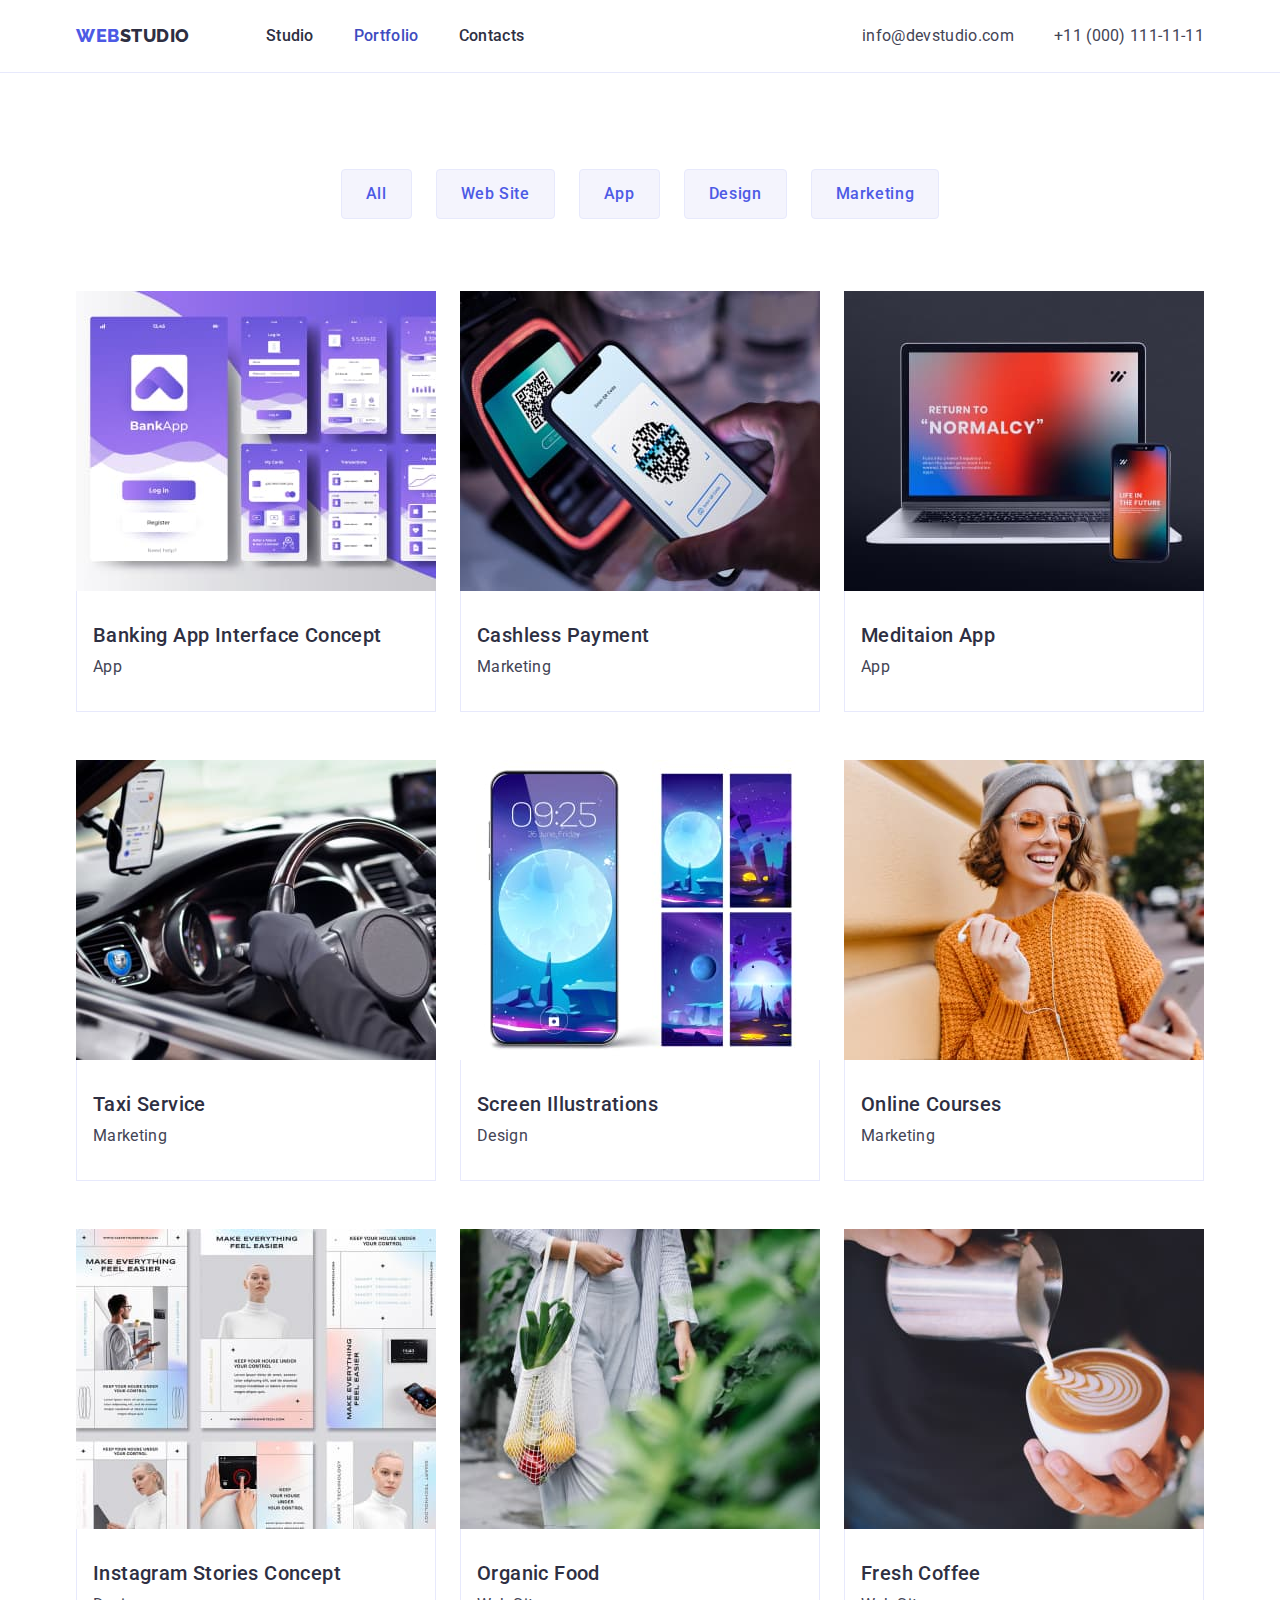
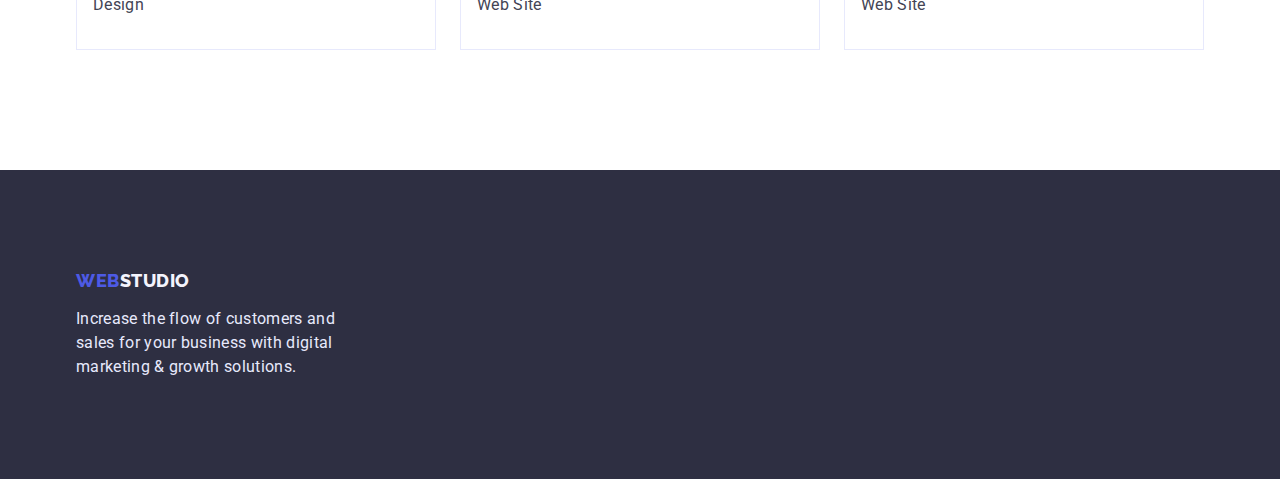
==== portfolio.html @ 59e9a07f "скопіював файли з репозиторію goit-markup-hw-03" ====
<!DOCTYPE html>
<html lang="en">
  <head>
    <meta charset="UTF-8" />
    <meta http-equiv="X-UA-Compatible" content="IE=edge" />
    <meta name="viewport" content="width=device-width, initial-scale=1.0" />
    <title>WebStudio</title>
    <link rel="preconnect" href="https://fonts.googleapis.com" />
    <link rel="preconnect" href="https://fonts.gstatic.com" crossorigin />
    <link
      href="https://fonts.googleapis.com/css2?family=Raleway:wght@800&family=Roboto:wght@400;500;700&display=swap"
      rel="stylesheet"
    />
    <link
      rel="stylesheet"
      href="https://cdnjs.cloudflare.com/ajax/libs/modern-normalize/1.1.0/modern-normalize.css"
      integrity="sha512-Y0MM+V6ymRKN2zStTqzQ227DWhhp4Mzdo6gnlRnuaNCbc+YN/ZH0sBCLTM4M0oSy9c9VKiCvd4Jk44aCLrNS5Q=="
      crossorigin="anonymous"
      referrerpolicy="no-referrer"
    />
    <link rel="stylesheet" href="./css/styles.css"/>
  </head>

  <body>
    <header class="header">
      <div class="container header-container">
        <nav class="header-navigation">
          <a href="./index.html" class="header-logo link"
            ><span class="header-span-web">Web</span>Studio</a
          >
          <ul class="header-list list">
            <li class="header-item">
              <a href="./index.html" class="header-link link">Studio</a>
            </li>
            <li class="header-item active">
              <a href="./portfolio.html" class="header-link link">Portfolio</a>
            </li>
            <li class="header-item">
              <a href="" class="header-link link">Contacts</a>
            </li>
          </ul>
        </nav>
        <address class="header-address">
          <ul class="header-list list">
            <li class="header-item">
              <a href="mailto:info@devstudio.com" class="header-contacts link"
                >info@devstudio.com</a
              >
            </li>
            <li class="header-item">
              <a href="tel:+110001111111" class="header-contacts link"
                >+11 (000) 111-11-11</a
              >
            </li>
          </ul>
        </address>
      </div>
    </header>

    <main>
      <section class="portfolio">
        <div class="container">
          <h1 class="hidden">Our Portfolio</h1>
          <ul class="portfolio-list-btn list">
            <li class="portfolio-item-btn">
              <button type="button" class="portfolio-btn">All</button>
            </li>
            <li class="portfolio-item-btn">
              <button type="button" class="portfolio-btn">Web Site</button>
            </li>
            <li class="portfolio-item-btn">
              <button type="button" class="portfolio-btn">App</button>
            </li>
            <li class="portfolio-item-btn">
              <button type="button" class="portfolio-btn">Design</button>
            </li>
            <li class="portfolio-item-btn">
              <button type="button" class="portfolio-btn">Marketing</button>
            </li>
          </ul>
          <ul class="portfolio-list-img list">
            <li class="portfolio-item-img">
              <img
                src="./images/picture-1.jpg"
                width="360"
                height="300"
                alt="banking app visual interface concept"
              />
              <div class="portfolio-content">
                <h2 class="portfolio-item-img-title">
                  Banking App Interface Concept
                </h2>
                <p class="portfolio-item-img-tex">App</p>
              </div>
            </li>
            <li class="portfolio-item-img">
              <img
                src="./images/picture-2.jpg"
                width="360"
                height="300"
                alt="a mobile phone in the hand and a payment terminal"
              />
             <div class="portfolio-content">
                <h2 class="portfolio-item-img-title">Cashless Payment</h2>
                <p class="portfolio-item-img-tex">Marketing</p>
             </div>
            </li>
            <li class="portfolio-item-img">
              <img
                src="./images/picture-3.jpg"
                width="360"
                height="300"
                alt="meditaion app advertisement  on the mobile phone and leptop screens"
              />
            <div class="portfolio-content">
                <h2 class="portfolio-item-img-title">Meditaion App</h2>
                <p class="portfolio-item-img-tex">App</p>
            </div>
            </li>
            <li class="portfolio-item-img">
              <img
                src="./images/picture-4.jpg"
                width="360"
                height="300"
                alt="inside car taxi picture"
              />
             <div class="portfolio-content">
                <h2 class="portfolio-item-img-title">Taxi Service</h2>
                <p class="portfolio-item-img-tex">Marketing</p>
             </div>
            </li>
            <li class="portfolio-item-img">
              <img
                src="./images/picture-5.jpg"
                width="360"
                height="300"
                alt="mobile sreen illustrations"
              />
              <div class="portfolio-content">
                <h2 class="portfolio-item-img-title">Screen Illustrations</h2>
                <p class="portfolio-item-img-tex">Design</p>
              </div>
            </li>
            <li class="portfolio-item-img">
              <img
                src="./images/picture-6.jpg"
                width="360"
                height="300"
                alt="a girl with the mobile phone and headphones"
              />
             <div class="portfolio-content">
                <h2 class="portfolio-item-img-title">Online Courses</h2>
                <p class="portfolio-item-img-tex">Marketing</p>
             </div>
            </li>
            <li class="portfolio-item-img">
              <img
                src="./images/picture-7.jpg"
                width="360"
                height="300"
                alt="Instagram Stories Concept"
              />
              <div class="portfolio-content">
                <h2 class="portfolio-item-img-title">
                  Instagram Stories Concept
                </h2>
                <p class="portfolio-item-img-tex">Design</p>
              </div>
            </li>
            <li class="portfolio-item-img">
              <img
                src="./images/picture-8.jpg"
                width="360"
                height="300"
                alt="bag with vegetables on a woman's hand"
              />
            <div class="portfolio-content">
                <h2 class="portfolio-item-img-title">Organic Food</h2>
                <p class="portfolio-item-img-tex">Web Site</p>
            </div>
            </li>

            <li class="portfolio-item-img">
              <img
                src="./images/picture-9.jpg"
                width="360"
                height="300"
                alt="man's hands with a cup of coffee and a jar of cream that are pouring into that cup"
              />
             <div class="portfolio-content">
                <h2 class="portfolio-item-img-title">Fresh Coffee</h2>
                <p class="portfolio-item-img-tex">Web Site</p>
             </div>
            </li>
          </ul>
        </div>
      </section>
    </main>

    <footer class="footer">
      <div class="container">
        <a href="./index.html" class="footer-logo link"
          ><span class="footer-span-web">Web</span>Studio</a
        >
        <p class="footer-text">
          Increase the flow of customers and sales for your business with
          digital marketing & growth solutions.
        </p>
      </div>
    </footer>
  </body>
</html>
---- css/styles.css ----
:root {
  --main-color: #434455;
  --page-active-color: #404bbf;
  --light-background-color: #f4f4fd;
  --dark-background-color: #2e2f42;
  --main-title-color: #ffffff;
  --second-title-color: #2e2f42;
  --header-border-bottom-color: #e7e9fc;
  --nav-defolt-color: #2e2f42;
  --accent-color: #4d5ae5;
  --logo-font-size: 18px;
  --studio-btn-color: #ffffff;
  --studio-btn-background-color: #4d5ae5;
  --studio-btn-active-background-color: #404bbf;
  --studio-btn-text: #ffffff;
  --portfolio-btn-color: #4d5ae5;
  --portfolio-btn-background-color: #f4f4fd;
  --portfolio-btn-border-color: #E7E9FC;
  --portfolio-btn-active-color: #ffffff;
  --portfolio-btn-active-background-color: #404bbf;
  --logo-color: #4d5ae5;
  --team-item-background: #ffffff;
  --portfolio-item-img-border-color: #e7e9fc;
  --portfolio-item-img-background: #ffffff;
  --footer-logo-color: #f4f4fd;
  --footer-text-color: #e7e9fc;
}

body {
  font-family: "Roboto", sans-serif;
  color: var(--main-color);
}

h1,
h2,
h3,
h4,
h5,
h6,
p {
  margin: 0;
}

ul {
  margin: 0;
  padding-left: 0;
}

img {
  display: block;
  max-width: 100%;
  height: auto;
}

.container {
  width: 1158px;
  padding-left: 15px;
  padding-right: 15px;
  margin-left: auto;
  margin-right: auto;
}

.list {
  list-style: none;
}

.link {
  text-decoration: none;
}

.hidden {
  position: absolute;
  width: 1px;
  height: 1px;
  margin: -1px;
  border: 0;
  padding: 0;
  white-space: nowrap;
  clip-path: inset(100%);
  clip: rect(0 0 0 0);
  overflow: hidden;
}

/* -------------------------HEADER--------------------------- */

.header {
  padding-top: 24px;
  padding-bottom: 24px;
  border-bottom: 1px solid var(--header-border-bottom-color);
}

.header-container {
  display: flex;
  align-items: center;
}

.header-navigation {
  display: flex;
  margin-right: auto;
  color: var(--nav-defolt-color);
}

.header-logo {
  color: inherit;
  font-family: "Raleway", sans-serif;
  font-weight: 800;
  font-size: var(--logo-font-size);
  line-height: 1.33;
  letter-spacing: 0.03em;
  text-transform: uppercase;
  margin-right: 76px;
}

.header-address {
  display: flex;
  gap: 40px;
  font-style: normal;
}

.header-list {
  display: flex;
  gap: 40px;
}

.active {
  color: var(--page-active-color);
}

.header-item {
}

.header-link {
  font-weight: 500;
  font-size: 16px;
  line-height: 1.5;
  letter-spacing: 0.02em;
  color: inherit;
}

.header-link:hover,
.header-link:focus {
  color: var(--accent-color);
}

.header-contacts {
  font-size: 16px;
  line-height: 1.5;
  letter-spacing: 0.02em;
  color: inherit;
}

.header-contacts:hover,
.header-contacts:focus {
  color: var(--accent-color);
}

.header-span-web {
  color: var(--logo-color);
}

/* -------------------------SOLUTIONS-------------------------- */

.solutions {
  padding-top: 188px;
  padding-bottom: 188px;
  background: var(--dark-background-color);
}

.solutions-container {
}

.solution-title {
  font-size: 56px;
  line-height: 1.07;
  letter-spacing: 0.02em;
  color: var(--main-title-color);
  display: block;
  margin-left: auto;
  margin-right: auto;
  text-align: center;
  width: 496px;
  margin-bottom: 48px;
}

.solution-btn {
  font-family: inherit;
  font-weight: 500;
  font-size: 16px;
  padding: 16px 32px;
  border: none;
  line-height: 1.5;
  letter-spacing: 0.04em;
  color: var(--studio-btn-color);
  background-color: var(--studio-btn-background-color);
  cursor: pointer;
  border-radius: 4px;
  display: block;
  margin-left: auto;
  margin-right: auto;
}

.solution-btn:hover,
.solution-btn:focus {
  background-color: var(--studio-btn-active-background-color);
}

/* -------------------------FEATURES-------------------------- */

.features {
  padding-top: 120px;
  padding-bottom: 120px;
}

.features-list {
  display: flex;
  gap: 24px;
}

.features-item {
  flex-basis: calc((100% - 72px) / 4);
}

.features-item-title {
  font-weight: 500;
  font-size: 20px;
  line-height: 1.2;
  letter-spacing: 0.02em;
  margin-bottom: 8px;
  color: var(--second-title-color);
}

.features-item-text {
  font-size: 16px;
  line-height: 1.5;
  letter-spacing: 0.02em;
}

/* -------------------------PRODUCTS-------------------------- */

.products {
  padding-top: 0px;
  padding-bottom: 120px;
}

.products-title {
  font-size: 36px;
  line-height: 1.11;
  text-align: center;
  letter-spacing: 0.02em;
  text-transform: capitalize;
  margin-bottom: 72px;
  color: var(--second-title-color);
}

.products-list {
  display: flex;
  gap: 24px;
}

.products-item {
  flex-basis: calc((100% - 48px) / 3);
}

/* -------------------------TEAM-------------------------- */

.team {
  padding-top: 120px;
  padding-bottom: 120px;
  background-color: var(--light-background-color);
}

.team-title {
  font-size: 36px;
  line-height: 1.11;
  text-align: center;
  letter-spacing: 0.02em;
  text-transform: capitalize;
  margin-bottom: 72px;
  color: var(--second-title-color);
}

.team-list {
  display: flex;
  gap: 24px;
}
.team-item {
  flex-basis: calc((100% - 72px) / 4);
  box-shadow: 0px 1px 6px rgba(46, 47, 66, 0.08),
    0px 1px 1px rgba(46, 47, 66, 0.16), 0px 2px 1px rgba(46, 47, 66, 0.08);
  border-radius: 0px 0px 4px 4px;
  background: var(--team-item-background);
}

.team-item-title {
  font-weight: 500;
  font-size: 20px;
  line-height: 1.2;
  text-align: center;
  letter-spacing: 0.02em;
  margin-bottom: 8px;
  color: var(--second-title-color);
}

.team-item-text {
  font-size: 16px;
  line-height: 24px;
  text-align: center;
  letter-spacing: 0.02em;
}

.team-content {
  padding: 32px 16px;
}

/* -------------------------PORTFOLIO-------------------------- */

.portfolio {
  padding-top: 96px;
  padding-bottom: 120px;
}

.portfolio-list-btn {
  display: flex;
  gap: 24px;
  margin-bottom: 72px;
  justify-content: center;
  align-items: center;
}

.portfolio-item-btn {
}

.portfolio-btn {
  font-family: inherit;
  font-weight: 500;
  font-size: 16px;
  line-height: 1.5;
  padding: 12px 24px;
  text-align: center;
  letter-spacing: 0.04em;
  color: var(--portfolio-btn-color);
  background-color: var(--portfolio-btn-background-color);
  border: 1px solid var(--portfolio-btn-border-color);
  border-radius: 4px;
  cursor: pointer;
}

.portfolio-btn:hover,
.portfolio-btn:focus {
  color: var(--portfolio-btn-active-color);
  background-color: var(--portfolio-btn-active-background-color);
  border-color: var(--portfolio-btn-active-background-color);
}

.portfolio-list-img {
  display: flex;
  column-gap: 24px;
  row-gap: 48px;
  flex-wrap: wrap;
}

.portfolio-item-img {
  flex-basis: calc((100% - 48px) / 3);
  background: var(--portfolio-item-img-background);
}

.portfolio-item-img-title {
  font-weight: 500;
  font-size: 20px;
  line-height: 1.2;
  letter-spacing: 0.02em;
  margin-bottom: 8px;
  color: var(--second-title-color);
}

.portfolio-item-img-tex {
  font-size: 16px;
  line-height: 1.5;
  letter-spacing: 0.02em;
}

.portfolio-content {
  padding: 32px 16px;
  background: var(--portfolio-item-img-background);
  border-right: 1px solid var(--portfolio-item-img-border-color);
  border-bottom: 1px solid var(--portfolio-item-img-border-color);
  border-left: 1px solid var(--portfolio-item-img-border-color);
  margin: 0px auto;
}

/* -------------------------FOOTER-------------------------- */

.footer {
  padding-top: 100px;
  padding-bottom: 100px;
  background-color: var(--dark-background-color);
}

.footer-logo {
  font-family: "Raleway", sans-serif;
  font-weight: 800;
  font-size: var(--logo-font-size);
  line-height: 1.17;
  letter-spacing: 0.03em;
  text-transform: uppercase;
  color: var(--footer-logo-color);
}

.footer-span-web {
  color: var(--logo-color);
}

.footer-text {
  font-size: 16px;
  line-height: 1.5;
  letter-spacing: 0.02em;
  width: 264px;
  margin-top: 16px;
  color: var(--footer-text-color);
}
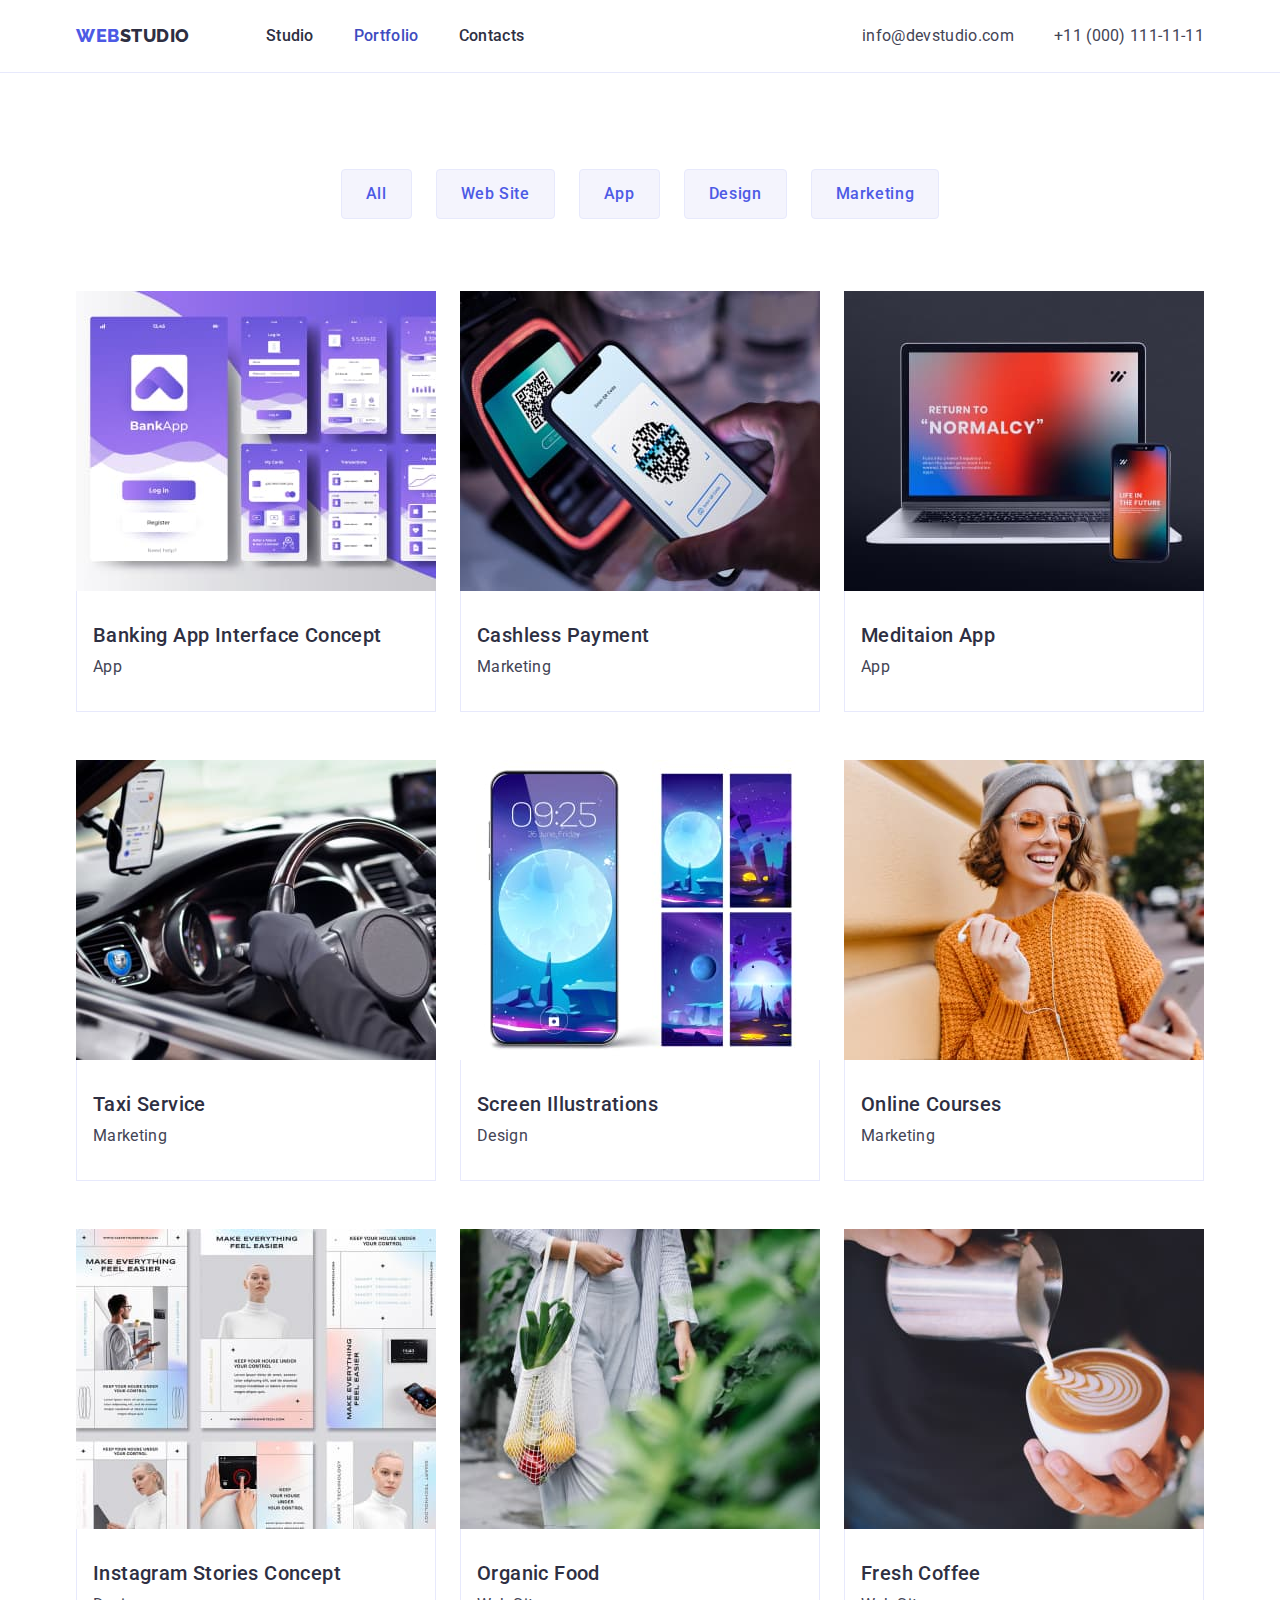
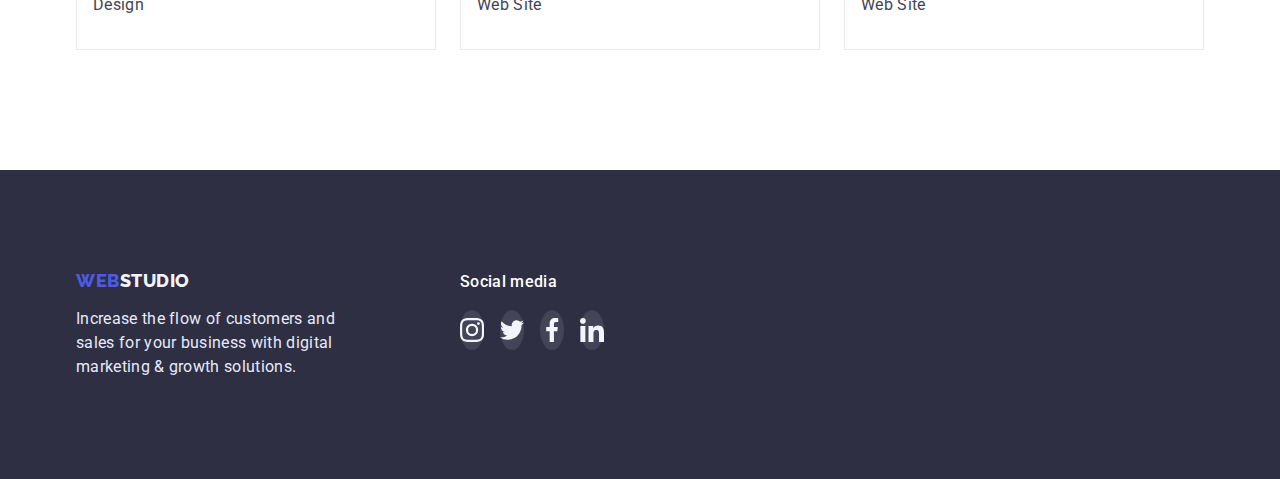
==== commit 8dcef8db: "додав у розмітку лінки та іконки у форматі svg, додав необхідні ефекти "ховер" та "фокус" елементам," ====
--- a/portfolio.html
+++ b/portfolio.html
@@ -18,7 +18,7 @@
       crossorigin="anonymous"
       referrerpolicy="no-referrer"
     />
-    <link rel="stylesheet" href="./css/styles.css"/>
+    <link rel="stylesheet" href="./css/styles.css" />
   </head>
 
   <body>
@@ -100,10 +100,10 @@
                 height="300"
                 alt="a mobile phone in the hand and a payment terminal"
               />
-             <div class="portfolio-content">
+              <div class="portfolio-content">
                 <h2 class="portfolio-item-img-title">Cashless Payment</h2>
                 <p class="portfolio-item-img-tex">Marketing</p>
-             </div>
+              </div>
             </li>
             <li class="portfolio-item-img">
               <img
@@ -112,10 +112,10 @@
                 height="300"
                 alt="meditaion app advertisement  on the mobile phone and leptop screens"
               />
-            <div class="portfolio-content">
+              <div class="portfolio-content">
                 <h2 class="portfolio-item-img-title">Meditaion App</h2>
                 <p class="portfolio-item-img-tex">App</p>
-            </div>
+              </div>
             </li>
             <li class="portfolio-item-img">
               <img
@@ -124,10 +124,10 @@
                 height="300"
                 alt="inside car taxi picture"
               />
-             <div class="portfolio-content">
+              <div class="portfolio-content">
                 <h2 class="portfolio-item-img-title">Taxi Service</h2>
                 <p class="portfolio-item-img-tex">Marketing</p>
-             </div>
+              </div>
             </li>
             <li class="portfolio-item-img">
               <img
@@ -148,10 +148,10 @@
                 height="300"
                 alt="a girl with the mobile phone and headphones"
               />
-             <div class="portfolio-content">
+              <div class="portfolio-content">
                 <h2 class="portfolio-item-img-title">Online Courses</h2>
                 <p class="portfolio-item-img-tex">Marketing</p>
-             </div>
+              </div>
             </li>
             <li class="portfolio-item-img">
               <img
@@ -174,10 +174,10 @@
                 height="300"
                 alt="bag with vegetables on a woman's hand"
               />
-            <div class="portfolio-content">
+              <div class="portfolio-content">
                 <h2 class="portfolio-item-img-title">Organic Food</h2>
                 <p class="portfolio-item-img-tex">Web Site</p>
-            </div>
+              </div>
             </li>
 
             <li class="portfolio-item-img">
@@ -187,10 +187,10 @@
                 height="300"
                 alt="man's hands with a cup of coffee and a jar of cream that are pouring into that cup"
               />
-             <div class="portfolio-content">
+              <div class="portfolio-content">
                 <h2 class="portfolio-item-img-title">Fresh Coffee</h2>
                 <p class="portfolio-item-img-tex">Web Site</p>
-             </div>
+              </div>
             </li>
           </ul>
         </div>
@@ -198,14 +198,49 @@
     </main>
 
     <footer class="footer">
-      <div class="container">
-        <a href="./index.html" class="footer-logo link"
-          ><span class="footer-span-web">Web</span>Studio</a
-        >
-        <p class="footer-text">
-          Increase the flow of customers and sales for your business with
-          digital marketing & growth solutions.
-        </p>
+      <div class="footer-container container">
+        <div class="footer-content-wrap">
+          <a href="./index.html" class="footer-logo link"
+            ><span class="footer-span-web">Web</span>Studio</a
+          >
+          <p class="footer-text">
+            Increase the flow of customers and sales for your business with
+            digital marketing & growth solutions.
+          </p>
+        </div>
+        <div class="footer-social-wrap">
+          <p class="footer-definition">Social media</p>
+          <ul class="footer-sc-list list">
+            <li class="footer-sc-item">
+              <a href="" class="footer-sc-link">
+                <svg class="footer-sc-ic">
+                  <use href="./images/icons.svg#icon-instagram-2"></use>
+                </svg>
+              </a>
+            </li>
+            <li class="footer-sc-item">
+              <a href="" class="footer-sc-link">
+                <svg class="footer-sc-ic">
+                  <use href="./images/icons.svg#icon-twitter-1"></use>
+                </svg>
+              </a>
+            </li>
+            <li class="footer-sc-item">
+              <a href="" class="footer-sc-link">
+                <svg class="footer-sc-ic">
+                  <use href="./images/icons.svg#icon-facebook-1"></use>
+                </svg>
+              </a>
+            </li>
+            <li class="footer-sc-item">
+              <a href="" class="footer-sc-link">
+                <svg class="footer-sc-ic">
+                  <use href="./images/icons.svg#icon-linkedin-1"></use>
+                </svg>
+              </a>
+            </li>
+          </ul>
+        </div>
       </div>
     </footer>
   </body>
--- a/css/styles.css
+++ b/css/styles.css
@@ -13,13 +13,19 @@
   --studio-btn-background-color: #4d5ae5;
   --studio-btn-active-background-color: #404bbf;
   --studio-btn-text: #ffffff;
+  --features-ic-bg-color: #f4f4fd;
   --portfolio-btn-color: #4d5ae5;
   --portfolio-btn-background-color: #f4f4fd;
-  --portfolio-btn-border-color: #E7E9FC;
+  --portfolio-btn-border-color: #e7e9fc;
   --portfolio-btn-active-color: #ffffff;
   --portfolio-btn-active-background-color: #404bbf;
   --logo-color: #4d5ae5;
   --team-item-background: #ffffff;
+  --team-soc-bg-color: #4d5ae5;
+  --team-soc-accent-bg-color: #404bbf;
+  --customers-item-color: #8e8f99;
+  --customers-background-color: #e5e5e5;
+  --customers-accent-color: #404bbf;
   --portfolio-item-img-border-color: #e7e9fc;
   --portfolio-item-img-background: #ffffff;
   --footer-logo-color: #f4f4fd;
@@ -163,7 +169,13 @@
 .solutions {
   padding-top: 188px;
   padding-bottom: 188px;
-  background: var(--dark-background-color);
+  background-image: linear-gradient(
+      rgba(46, 47, 66, 0.7),
+      rgba(46, 47, 66, 0.7)
+    ),
+    url(../images/solutions-bg.jpg);
+  background-repeat: no-repeat;
+  background-size: cover;
 }
 
 .solutions-container {
@@ -235,6 +247,27 @@
   letter-spacing: 0.02em;
 }
 
+.features-list-ic {
+  display: flex;
+  gap: 24px;
+  margin-bottom: 8px;
+}
+
+.features-item-ic {
+  flex-basis: calc((100% - 72px) / 4);
+  height: 112px;
+  justify-content: center;
+  align-items: center;
+  border-radius: 4px;
+  background-color: var(--features-ic-bg-color);
+  display: flex;
+}
+
+.features-ic {
+  width: 64px;
+  height: 64px;
+}
+
 /* -------------------------PRODUCTS-------------------------- */
 
 .products {
@@ -306,10 +339,92 @@
   line-height: 24px;
   text-align: center;
   letter-spacing: 0.02em;
+  margin-bottom: 8px;
 }
 
 .team-content {
   padding: 32px 16px;
+}
+
+.team-social-list {
+  display: flex;
+  gap: 24px;
+}
+
+.team-social-item {
+  flex-basis: calc((100% - 72px) / 4);
+  height: 40px;
+  border-radius: 50%;
+  background-color: var(--team-soc-bg-color);
+}
+
+.team-social-item:is(:hover, :focus) {
+  background-color: var(--team-soc-accent-bg-color);
+}
+
+.team-social-link {
+  width: 100%;
+  height: 100%;
+  display: flex;
+  justify-content: center;
+  align-items: center;
+}
+
+.team-sc-ic {
+  width: 16px;
+  height: 16px;
+}
+
+/* -------------------------CUSTOMERS-------------------------- */
+
+.customers {
+  padding-top: 120px;
+  padding-bottom: 120px;
+  background-color: var(--customers-background-color);
+}
+
+.customers-title {
+  font-size: 36px;
+  line-height: 1.11;
+  text-align: center;
+  letter-spacing: 0.02em;
+  text-transform: capitalize;
+  margin-bottom: 72px;
+  color: var(--second-title-color);
+}
+
+.customers-list {
+  display: flex;
+  gap: 24px;
+  justify-content: space-between;
+}
+
+.customers-item {
+  flex-basis: calc((100% - 120px) / 6);
+  height: 88px;
+  border-radius: 4px;
+  border-width: 1px;
+  border-style: solid;
+  border-color: #8e8f99;
+  display: flex;
+  justify-content: center;
+  align-items: center;
+  color: var(--customers-item-color);
+}
+
+.customers-item:is(:hover, :focus) {
+  border-color: var(--customers-accent-color);
+  color: var(--customers-accent-color);
+}
+
+.customers-logo {
+  width: 104px;
+  height: 56px;
+  fill: var(--customers-item-color);
+}
+
+.customers-item:is(:hover, :focus) .customers-logo {
+  fill: var(--customers-accent-color);
 }
 
 /* -------------------------PORTFOLIO-------------------------- */
@@ -350,6 +465,8 @@
   color: var(--portfolio-btn-active-color);
   background-color: var(--portfolio-btn-active-background-color);
   border-color: var(--portfolio-btn-active-background-color);
+  box-shadow: 0px 3px 1px rgba(0, 0, 0, 0.1), 0px 2px 1px rgba(0, 0, 0, 0.08),
+    0px 2px 2px rgba(0, 0, 0, 0.12);
 }
 
 .portfolio-list-img {
@@ -362,6 +479,10 @@
 .portfolio-item-img {
   flex-basis: calc((100% - 48px) / 3);
   background: var(--portfolio-item-img-background);
+}
+
+.portfolio-item-img:hover {
+  box-shadow: 0px 1px 6px rgba(46, 47, 66, 0.08);
 }
 
 .portfolio-item-img-title {
@@ -394,6 +515,11 @@
   padding-top: 100px;
   padding-bottom: 100px;
   background-color: var(--dark-background-color);
+}
+
+.footer-container {
+  display: flex;
+  gap: 120px;
 }
 
 .footer-logo {
@@ -418,3 +544,41 @@
   margin-top: 16px;
   color: var(--footer-text-color);
 }
+
+.footer-definition {
+  font-weight: 500;
+  font-size: 16px;
+  line-height: 1.5;
+  letter-spacing: 0.02em;
+  margin-bottom: 16px;
+  color: #ffffff;
+}
+
+.footer-sc-list {
+  display: flex;
+  gap: 16px;
+}
+
+.footer-sc-item {
+  flex-basis: calc((100% - 48px) / 4);
+  height: 40px;
+  border-radius: 50%;
+  background: rgba(255, 255, 255, 0.1);
+}
+
+.footer-sc-item:is(:hover, :focus) {
+  background: #31d0aa;
+}
+
+.footer-sc-link {
+  width: 100%;
+  height: 100%;
+  display: flex;
+  justify-content: center;
+  align-items: center;
+}
+
+.footer-sc-ic {
+  width: 24px;
+  height: 24px;
+}
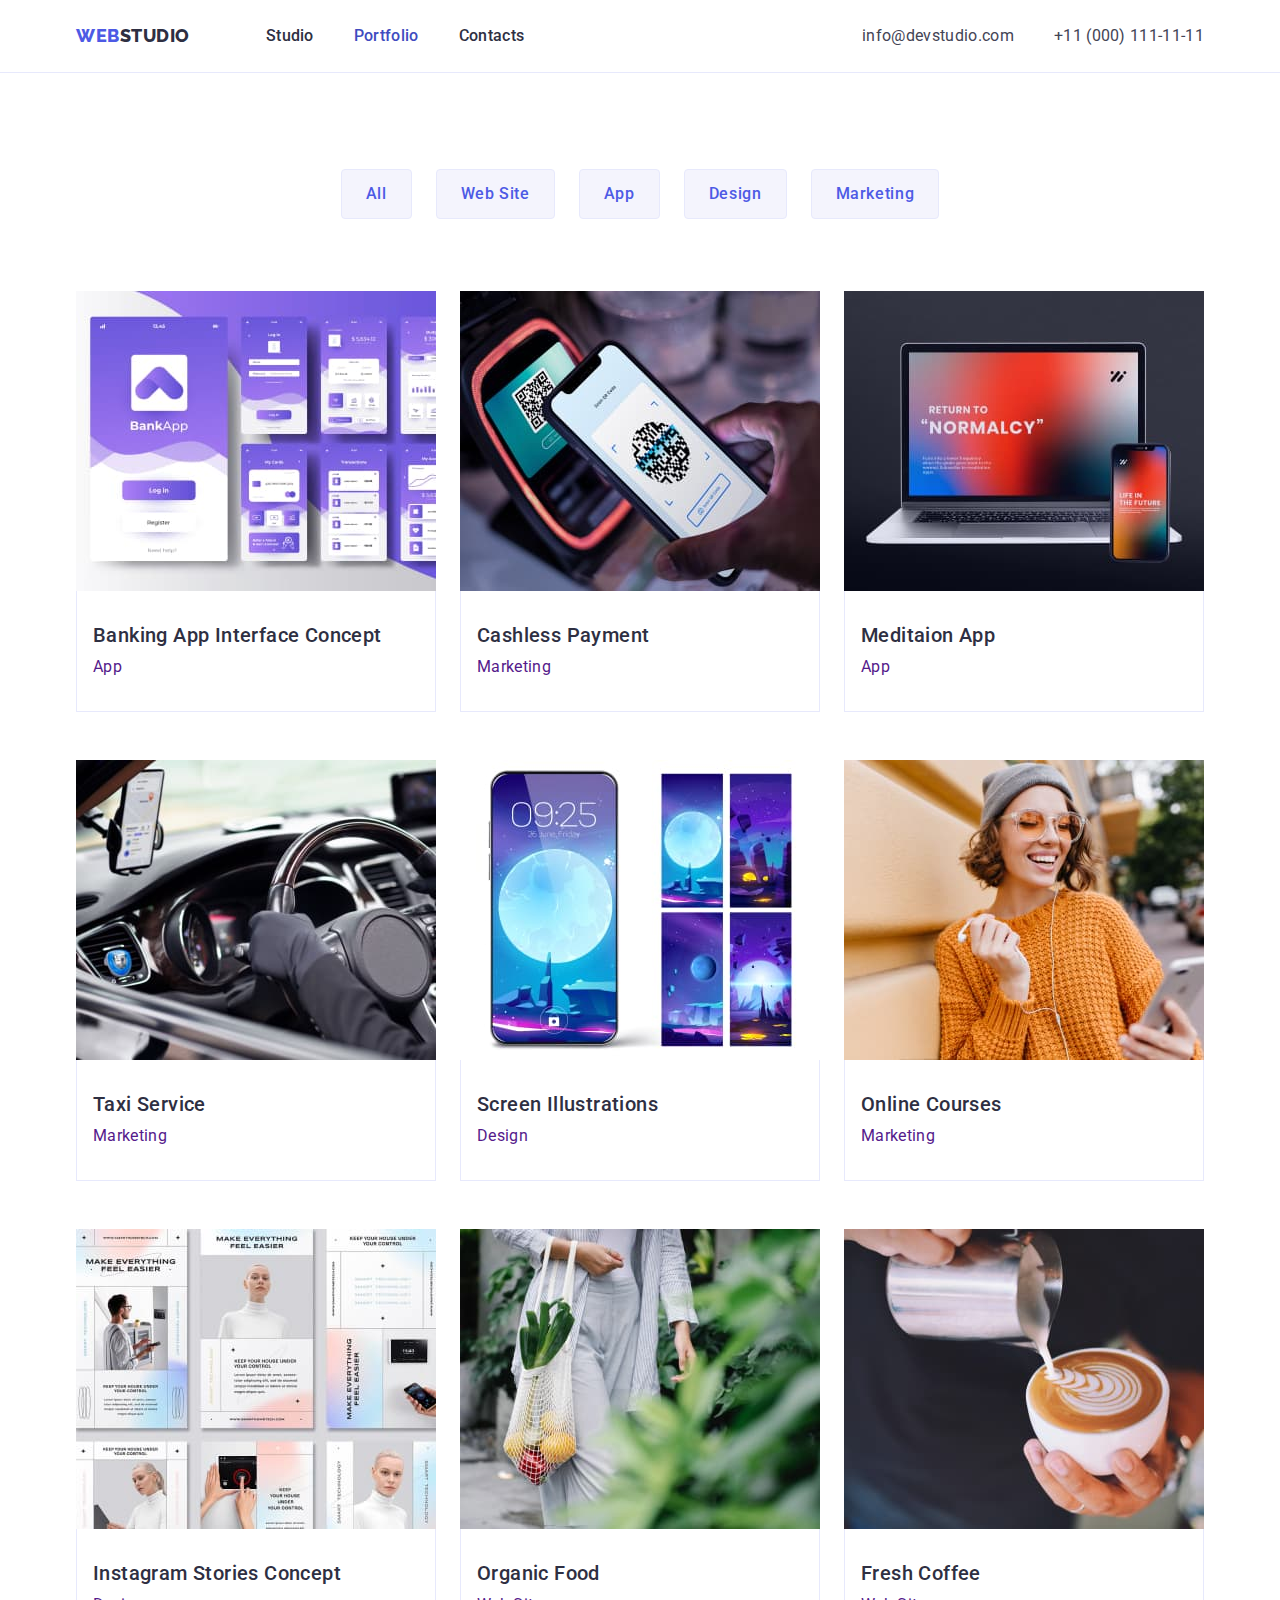
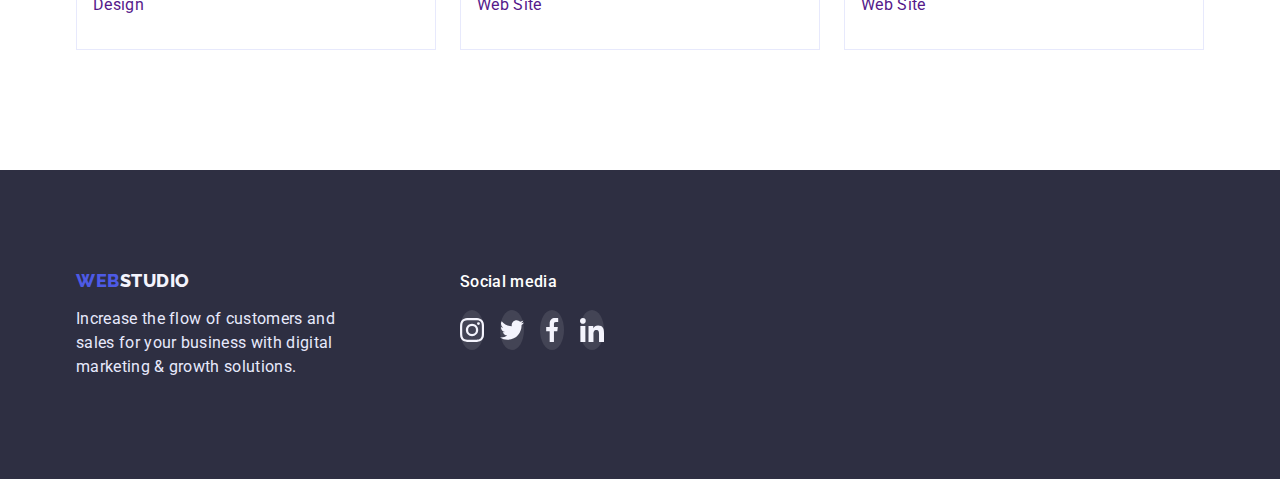
==== commit 6116d0bf: "Зробив картки Портфоліо посиланнями" ====
--- a/portfolio.html
+++ b/portfolio.html
@@ -80,117 +80,134 @@
           </ul>
           <ul class="portfolio-list-img list">
             <li class="portfolio-item-img">
-              <img
-                src="./images/picture-1.jpg"
-                width="360"
-                height="300"
-                alt="banking app visual interface concept"
-              />
-              <div class="portfolio-content">
-                <h2 class="portfolio-item-img-title">
-                  Banking App Interface Concept
-                </h2>
-                <p class="portfolio-item-img-tex">App</p>
-              </div>
-            </li>
-            <li class="portfolio-item-img">
-              <img
-                src="./images/picture-2.jpg"
-                width="360"
-                height="300"
-                alt="a mobile phone in the hand and a payment terminal"
-              />
-              <div class="portfolio-content">
-                <h2 class="portfolio-item-img-title">Cashless Payment</h2>
-                <p class="portfolio-item-img-tex">Marketing</p>
-              </div>
-            </li>
-            <li class="portfolio-item-img">
-              <img
-                src="./images/picture-3.jpg"
-                width="360"
-                height="300"
-                alt="meditaion app advertisement  on the mobile phone and leptop screens"
-              />
-              <div class="portfolio-content">
-                <h2 class="portfolio-item-img-title">Meditaion App</h2>
-                <p class="portfolio-item-img-tex">App</p>
-              </div>
-            </li>
-            <li class="portfolio-item-img">
-              <img
-                src="./images/picture-4.jpg"
-                width="360"
-                height="300"
-                alt="inside car taxi picture"
-              />
-              <div class="portfolio-content">
-                <h2 class="portfolio-item-img-title">Taxi Service</h2>
-                <p class="portfolio-item-img-tex">Marketing</p>
-              </div>
-            </li>
-            <li class="portfolio-item-img">
-              <img
-                src="./images/picture-5.jpg"
-                width="360"
-                height="300"
-                alt="mobile sreen illustrations"
-              />
-              <div class="portfolio-content">
-                <h2 class="portfolio-item-img-title">Screen Illustrations</h2>
-                <p class="portfolio-item-img-tex">Design</p>
-              </div>
-            </li>
-            <li class="portfolio-item-img">
-              <img
-                src="./images/picture-6.jpg"
-                width="360"
-                height="300"
-                alt="a girl with the mobile phone and headphones"
-              />
-              <div class="portfolio-content">
-                <h2 class="portfolio-item-img-title">Online Courses</h2>
-                <p class="portfolio-item-img-tex">Marketing</p>
-              </div>
-            </li>
-            <li class="portfolio-item-img">
-              <img
-                src="./images/picture-7.jpg"
-                width="360"
-                height="300"
-                alt="Instagram Stories Concept"
-              />
-              <div class="portfolio-content">
-                <h2 class="portfolio-item-img-title">
-                  Instagram Stories Concept
-                </h2>
-                <p class="portfolio-item-img-tex">Design</p>
-              </div>
-            </li>
-            <li class="portfolio-item-img">
-              <img
-                src="./images/picture-8.jpg"
-                width="360"
-                height="300"
-                alt="bag with vegetables on a woman's hand"
-              />
-              <div class="portfolio-content">
-                <h2 class="portfolio-item-img-title">Organic Food</h2>
-                <p class="portfolio-item-img-tex">Web Site</p>
-              </div>
-            </li>
-
-            <li class="portfolio-item-img">
-              <img
-                src="./images/picture-9.jpg"
-                width="360"
-                height="300"
-                alt="man's hands with a cup of coffee and a jar of cream that are pouring into that cup"
-              />
-              <div class="portfolio-content">
-                <h2 class="portfolio-item-img-title">Fresh Coffee</h2>
-                <p class="portfolio-item-img-tex">Web Site</p>
-              </div>
+              <a href="" class="portfolio-link link">
+                <img
+                  src="./images/picture-1.jpg"
+                  width="360"
+                  height="300"
+                  alt="banking app visual interface concept"
+                />
+                <div class="portfolio-content">
+                  <h2 class="portfolio-item-img-title">
+                    Banking App Interface Concept
+                  </h2>
+                  <p class="portfolio-item-img-tex">App</p>
+                </div>
+              </a>
+            </li>
+            <li class="portfolio-item-img">
+              <a href="" class="portfolio-link link">
+                <img
+                  src="./images/picture-2.jpg"
+                  width="360"
+                  height="300"
+                  alt="a mobile phone in the hand and a payment terminal"
+                />
+                <div class="portfolio-content">
+                  <h2 class="portfolio-item-img-title">Cashless Payment</h2>
+                  <p class="portfolio-item-img-tex">Marketing</p>
+                </div>
+              </a>
+            </li>
+            <li class="portfolio-item-img">
+              <a href="" class="portfolio-link link">
+                <img
+                  src="./images/picture-3.jpg"
+                  width="360"
+                  height="300"
+                  alt="meditaion app advertisement  on the mobile phone and leptop screens"
+                />
+                <div class="portfolio-content">
+                  <h2 class="portfolio-item-img-title">Meditaion App</h2>
+                  <p class="portfolio-item-img-tex">App</p>
+                </div>
+              </a>
+            </li>
+            <li class="portfolio-item-img">
+              <a href="" class="portfolio-link link">
+                <img
+                  src="./images/picture-4.jpg"
+                  width="360"
+                  height="300"
+                  alt="inside car taxi picture"
+                />
+                <div class="portfolio-content">
+                  <h2 class="portfolio-item-img-title">Taxi Service</h2>
+                  <p class="portfolio-item-img-tex">Marketing</p>
+                </div>
+              </a>
+            </li>
+            <li class="portfolio-item-img">
+              <a href="" class="portfolio-link link">
+                <img
+                  src="./images/picture-5.jpg"
+                  width="360"
+                  height="300"
+                  alt="mobile sreen illustrations"
+                />
+                <div class="portfolio-content">
+                  <h2 class="portfolio-item-img-title">Screen Illustrations</h2>
+                  <p class="portfolio-item-img-tex">Design</p>
+                </div>
+              </a>
+            </li>
+            <li class="portfolio-item-img">
+              <a href="" class="portfolio-link link">
+                <img
+                  src="./images/picture-6.jpg"
+                  width="360"
+                  height="300"
+                  alt="a girl with the mobile phone and headphones"
+                />
+                <div class="portfolio-content">
+                  <h2 class="portfolio-item-img-title">Online Courses</h2>
+                  <p class="portfolio-item-img-tex">Marketing</p>
+                </div>
+              </a>
+            </li>
+            <li class="portfolio-item-img">
+              <a href="" class="portfolio-link link">
+                <img
+                  src="./images/picture-7.jpg"
+                  width="360"
+                  height="300"
+                  alt="Instagram Stories Concept"
+                />
+                <div class="portfolio-content">
+                  <h2 class="portfolio-item-img-title">
+                    Instagram Stories Concept
+                  </h2>
+                  <p class="portfolio-item-img-tex">Design</p>
+                </div>
+              </a>
+            </li>
+            <li class="portfolio-item-img">
+              <a href="" class="portfolio-link link">
+                <img
+                  src="./images/picture-8.jpg"
+                  width="360"
+                  height="300"
+                  alt="bag with vegetables on a woman's hand"
+                />
+                <div class="portfolio-content">
+                  <h2 class="portfolio-item-img-title">Organic Food</h2>
+                  <p class="portfolio-item-img-tex">Web Site</p>
+                </div>
+              </a>
+            </li>
+            <li class="portfolio-item-img">
+              <a href="" class="portfolio-link link">
+                <img
+                  src="./images/picture-9.jpg"
+                  width="360"
+                  height="300"
+                  alt="man's hands with a cup of coffee and a jar of cream that are pouring into that cup"
+                />
+                <div class="portfolio-content">
+                  <h2 class="portfolio-item-img-title">Fresh Coffee</h2>
+                  <p class="portfolio-item-img-tex">Web Site</p>
+                </div>
+              </a>
             </li>
           </ul>
         </div>
